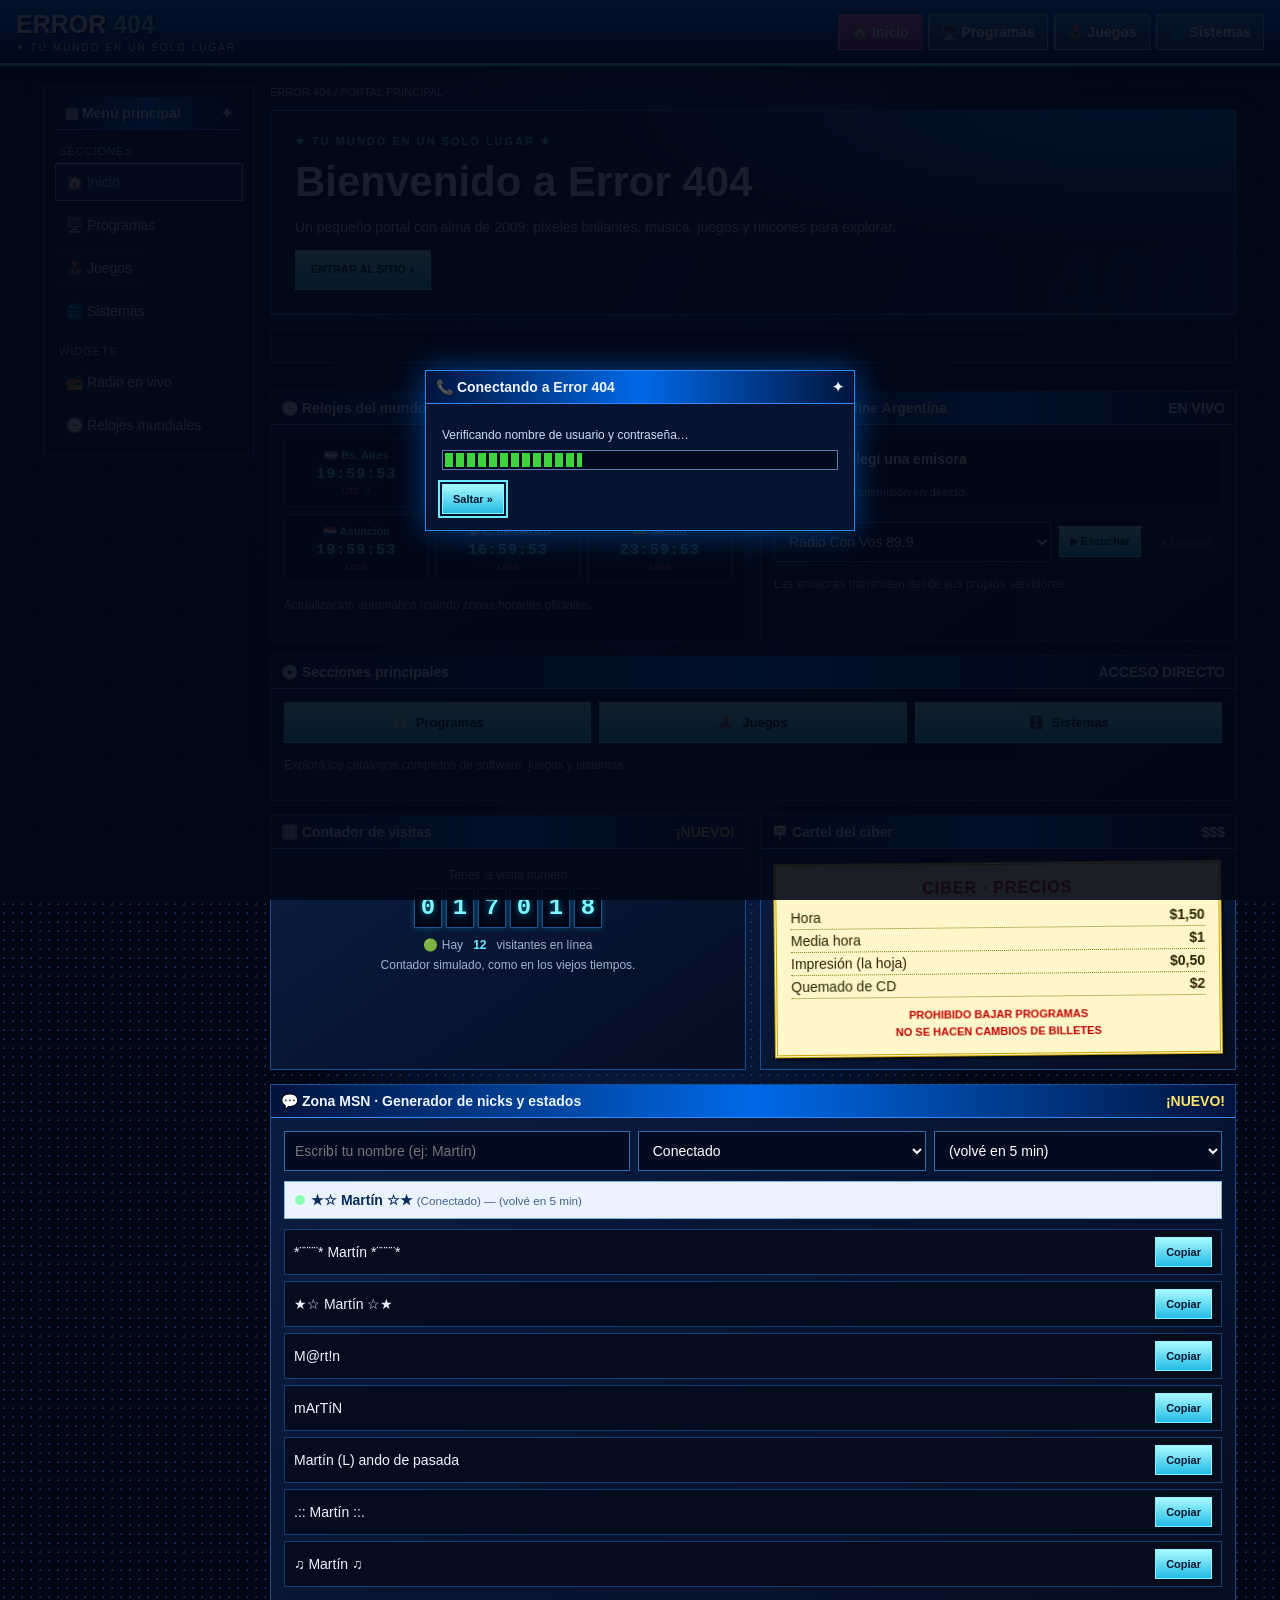
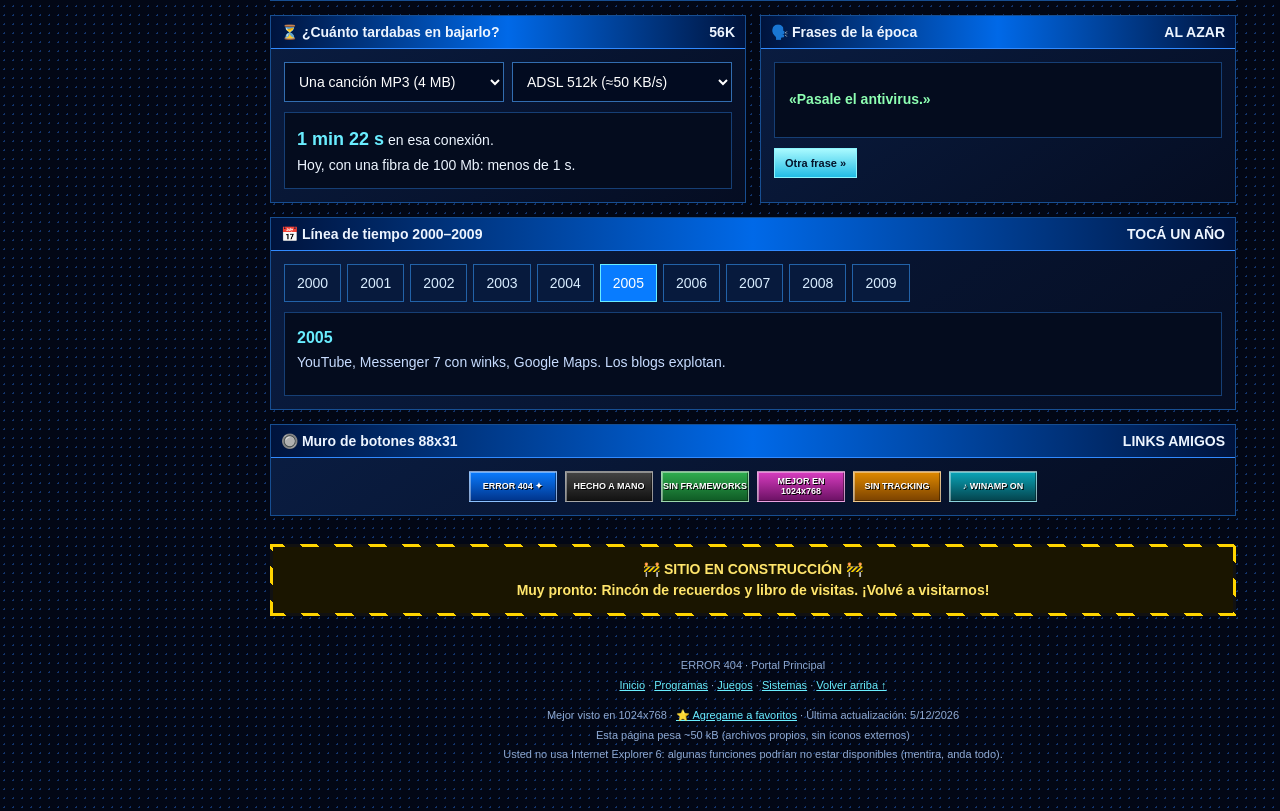
==== index.html @ 7b99dc29 "Subiendo sitio web" ====
<!doctype html>
<html lang="es">
<head>
  <meta charset="utf-8">
  <meta name="viewport" content="width=device-width,initial-scale=1.0">
  <meta name="theme-color" content="#020715">
  <title>Error 404-ar</title>
  <link rel="icon" type="image/png" href="/images/loguito.png">
  <meta name="description" content="Esta pagina retro, para descubrir programas, juegos, sistemas operativos.">
  <meta name="keywords" content="retro, programas, ISO, sistemas operativos>
  <meta name="author" content="Error 404-ar">
  <meta name="titule" content="Error 404">
  <link rel="stylesheet" href="style.css">
</head>

<body data-page="inicio" data-base="" data-tagline="✦ TU MUNDO EN UN SOLO LUGAR" data-menu="Menú principal" data-foot="Portal Principal">
<div id="site-header"></div>
<div class="page-wrapper">
  <div class="shell">
    <aside class="side" id="side"></aside>
    <main class="main">
      <div class="crumb">ERROR 404 / PORTAL PRINCIPAL</div>
      <section class="hero" id="inicio">
        <div class="eyebrow">★ TU MUNDO EN UN SOLO LUGAR ★</div>
        <h1>Bienvenido a Error 404</h1>
        <p>Un pequeño portal con alma de 2009: píxeles brillantes, música, juegos y rincones para explorar.</p>
        <p style="margin:12px 0 0"><a class="download" href="programas/index.html" style="display:inline-block;padding:10px 15px">ENTRAR AL SITIO »</a></p>
      </section>
      <div class="marquee" aria-label="Anuncios"><span>★★★ ¡BIENVENIDO/A A ERROR 404! ★ Música, juegos y programas ★ Compartí este rincón con tus amigos ★ ¡NUEVO! Zona MSN y conversor de descargas ★★★</span></div>
      <div class="widgets-grid">
        <section class="card" id="relojes">
          <div class="bar"><span>🕒 Relojes del mundo</span><span>LIVE</span></div>
          <div class="card-body">
            <div class="clockgrid">
              <div class="clock"><b>🇦🇷 Bs. Aires</b><time id="ba">--:--:--</time><small>UTC−3</small></div>
              <div class="clock"><b>🇺🇾 Montevideo</b><time id="uy">--:--:--</time><small>UTC−3</small></div>
              <div class="clock"><b>🇨🇱 Santiago</b><time id="cl">--:--:--</time><small>Local</small></div>
              <div class="clock"><b>🇵🇾 Asunción</b><time id="py">--:--:--</time><small>Local</small></div>
              <div class="clock"><b>🇲🇽 C. de México</b><time id="mx">--:--:--</time><small>Local</small></div>
              <div class="clock"><b>🇪🇸 Madrid</b><time id="es">--:--:--</time><small>Local</small></div>
            </div>
            <p class="stats">Actualización automática usando zonas horarias oficiales.</p>
          </div>
        </section>
        <section class="card" id="radio">
          <div class="bar"><span>📻 Radio Online Argentina</span><span>EN VIVO</span></div>
          <div class="card-body">
            <div class="player">
              <div class="disc" id="radioDisc">📻</div>
              <div class="track"><strong id="radioTitle">Elegí una emisora</strong><br><small id="radioStatus">Transmisión en directo</small></div>
            </div>
            <div class="radio-controls">
              <select class="field" id="radioSelect" aria-label="Elegir radio argentina">
                <option value="https://sa.mp3.icecast.magma.edge.msft.net/sc/radioconvos.mp3" data-name="Radio Con Vos 89.9">Radio Con Vos 89.9</option>
                <option value="https://mdstrm.com/audio/60a2745ff943100826374a70/icecast.audio" data-name="Metro 95.1">Metro 95.1</option>
                <option value="https://cadena3.ice.infomaniak.ch/cadena3-128.mp3" data-name="Cadena 3 96.9">Cadena 3 96.9</option>
                <option value="https://stream.cienradios.com/MitreAM.mp3" data-name="Radio Mitre AM 790">Radio Mitre AM 790</option>
              </select>
              <button class="download" id="radioPlay" type="button">▶ Escuchar</button>
              <button class="download disabled" id="radioStop" type="button">■ Detener</button>
            </div>
            <audio id="radioAudio" preload="none"></audio>
            <p class="stats">Las emisoras transmiten desde sus propios servidores.</p>
          </div>
        </section>
        <section class="card span-2" id="secciones">
          <div class="bar"><span>💿 Secciones principales</span><span>ACCESO DIRECTO</span></div>
          <div class="card-body">
            <div class="shortcuts-grid">
              <a class="download shortcut-btn" href="programas/index.html"><span>💿</span>Programas</a>
              <a class="download shortcut-btn" href="juegos/index.html"><span>🕹️</span>Juegos</a>
              <a class="download shortcut-btn" href="sistemas/index.html"><span>🗄️</span>Sistemas</a>
            </div>
            <p class="stats">Explorá los catálogos completos de software, juegos y sistemas.</p>
          </div>
        </section>
        <section class="card" id="contador">
          <div class="bar"><span>🔢 Contador de visitas</span><span class="blink">¡NUEVO!</span></div>
          <div class="card-body center">
            <p class="stats c">Tenés la visita número</p>
            <div class="counter" id="counter" aria-label="Contador de visitas"></div>
            <p class="stats c">🟢 Hay <strong id="online">9</strong> visitantes en línea</p>
            <p class="stats c">Contador simulado, como en los viejos tiempos.</p>
          </div>
        </section>
        <section class="card" id="cartel">
          <div class="bar"><span>🪧 Cartel del ciber</span><span>$$$</span></div>
          <div class="card-body">
            <div class="cartel">
              <h3>Ciber · Precios</h3>
              <ul>
                <li><span>Hora</span><b>$1,50</b></li>
                <li><span>Media hora</span><b>$1</b></li>
                <li><span>Impresión (la hoja)</span><b>$0,50</b></li>
                <li><span>Quemado de CD</span><b>$2</b></li>
              </ul>
              <p class="warn">Prohibido bajar programas<br>No se hacen cambios de billetes</p>
            </div>
          </div>
        </section>
        <section class="card span-2" id="msn">
          <div class="bar"><span>💬 Zona MSN · Generador de nicks y estados</span><span class="blink">¡NUEVO!</span></div>
          <div class="card-body">
            <div class="msn-row">
              <input class="field" id="nickName" type="text" maxlength="20" placeholder="Escribí tu nombre (ej: Martín)" aria-label="Tu nombre">
              <select class="field" id="nickStatus" aria-label="Estado"></select>
              <select class="field" id="nickMsg" aria-label="Mensaje personal"></select>
            </div>
            <div class="msn-prev" id="nickPreview" aria-live="polite"></div>
            <ul class="nicklist" id="nickList"></ul>
          </div>
        </section>
        <section class="card" id="conversor">
          <div class="bar"><span>⏳ ¿Cuánto tardabas en bajarlo?</span><span>56K</span></div>
          <div class="card-body">
            <div class="dl-form">
              <select class="field" id="dlSize" aria-label="Qué se descarga">
                <option value="4">Una canción MP3 (4 MB)</option>
                <option value="20">Un programa (20 MB)</option>
                <option value="620">Windows XP ISO (620 MB)</option>
                <option value="700">Una película (700 MB)</option>
              </select>
              <select class="field" id="dlSpeed" aria-label="Tu conexión">
                <option value="5">Dial-up 56k (≈5 KB/s)</option>
                <option value="25">ADSL 256k (≈25 KB/s)</option>
                <option value="50" selected>ADSL 512k (≈50 KB/s)</option>
                <option value="100">ADSL 1 MB (≈100 KB/s)</option>
              </select>
            </div>
            <div class="result" id="dlOut" aria-live="polite"></div>
          </div>
        </section>
        <section class="card" id="frases">
          <div class="bar"><span>🗣️ Frases de la época</span><span>AL AZAR</span></div>
          <div class="card-body">
            <p class="quote" id="quote" aria-live="polite"></p>
            <button class="download" id="quoteBtn" type="button">Otra frase »</button>
          </div>
        </section>
        <section class="card span-2" id="linea">
          <div class="bar"><span>📅 Línea de tiempo 2000–2009</span><span>TOCÁ UN AÑO</span></div>
          <div class="card-body">
            <div class="arcade-tabs tl-tabs" id="tlTabs"></div>
            <div class="tl-box" id="tlBox" aria-live="polite"></div>
          </div>
        </section>
        <section class="card span-2" id="botones">
          <div class="bar"><span>🔘 Muro de botones 88x31</span><span>LINKS AMIGOS</span></div>
          <div class="card-body">
            <div class="banners">
              <span class="b88" style="background:linear-gradient(#0a7cff,#00338a)">ERROR 404 ✦</span>
              <span class="b88" style="background:linear-gradient(#444,#111)">HECHO A MANO</span>
              <span class="b88" style="background:linear-gradient(#2fae4f,#0f5a25)">SIN FRAMEWORKS</span>
              <span class="b88" style="background:linear-gradient(#d83cc0,#6a1163)">MEJOR EN 1024x768</span>
              <span class="b88" style="background:linear-gradient(#e08a00,#7a4100)">SIN TRACKING</span>
              <span class="b88" style="background:linear-gradient(#0aa5b8,#04424c)">♪ WINAMP ON</span>
            </div>
          </div>
        </section>
        <div class="construction span-2">🚧 SITIO EN CONSTRUCCIÓN 🚧<br>Muy pronto: Rincón de recuerdos y libro de visitas. ¡Volvé a visitarnos!</div>
      </div>
      <footer class="foot" id="foot"></footer>
    </main>
  </div>
</div>
<script src="layout.js"></script>
<script src="main.js"></script>
</body>
</html>
---- style.css ----
/* ==========================================
   ESTÁNDAR GLOBAL - ERROR 404 (Estética Retro 2000)
   ========================================== */

:root {
  --bg: #020715;
  --panel: #071536;
  --panel2: #0b1d45;
  --blue: #087cff;
  --cyan: #69edff;
  --pink: #ff67dc;
  --text: #edf5ff;
  --muted: #9db3d8;
  --border: #1768c5;
  --green: #8dffb2;
}

/* Reset básico y scroll (Corregido con asterisco) */
* { box-sizing: border-box; }
html { scroll-behavior: smooth; scroll-padding-top: 86px; }
body {
  margin: 0;
  color: var(--text);
  font: 14px Tahoma, Verdana, sans-serif;
  background: radial-gradient(ellipse at 50% -10%, #103a83 0, transparent 50%),
              radial-gradient(#12336a 1px, transparent 1px), 
              #020715;
  background-size: auto, 9px 9px, auto;
}

a { color: inherit; }
button, input, select { font: inherit; }

/* ==========================================
   CABECERA PRINCIPAL (TOPBAR)
   ========================================== */
.top {
  position: sticky;
  top: 0;
  z-index: 20;
  background: linear-gradient(#087df3, #0046bb 48%, #001742);
  border-bottom: 3px solid var(--cyan);
  box-shadow: 0 5px 20px #000a;
}
.topin {
  max-width: 1420px;
  margin: auto;
  padding: 10px 16px;
  display: flex;
  align-items: center;
  gap: 18px;
}
.brand {
  font-size: 25px;
  font-weight: bold;
  white-space: nowrap;
  text-shadow: 2px 2px #00102e;
}
.brand span { color: var(--cyan); }
.brand small {
  display: block;
  font-size: 10px;
  letter-spacing: 2px;
  font-weight: normal;
  margin-top: 3px;
}
.nav {
  display: flex;
  gap: 6px;
  flex-wrap: wrap;
  margin-left: auto;
}
.nav a, .nav button {
  padding: 9px 12px;
  text-decoration: none;
  font-weight: bold;
  color: white;
  background: linear-gradient(#398de9, #123b80);
  border: 1px solid #8fc9ff;
  box-shadow: inset 1px 1px #ffffff66;
}
.nav a:hover, .nav a[aria-current="page"] {
  background: linear-gradient(#ff73dc, #8e218b);
  border-color: var(--pink);
}

/* ==========================================
   ESTRUCTURA GENERAL Y LAYOUT
   ========================================== */
.page-wrapper { max-width: 1420px; margin: 0 auto; position: relative; }
.shell {
  max-width: 1220px;
  margin: 20px auto;
  padding: 0 14px;
  display: grid;
  grid-template-columns: 210px minmax(0, 1fr);
  gap: 16px;
}

/* Barra lateral de navegación / menú */
.side {
  position: sticky;
  top: 78px;
  align-self: start;
  background: #07132f;
  border: 1px solid var(--border);
  box-shadow: 0 0 15px #007bff55;
  padding: 10px;
}
.bar {
  padding: 8px 10px;
  background: linear-gradient(90deg, #00133c, #0069e8, #00133c);
  font-weight: bold;
  border-bottom: 1px solid #318aff;
  display: flex;
  justify-content: space-between;
  gap: 8px;
}
.side a {
  display: block;
  text-decoration: none;
  padding: 10px;
  margin-top: 5px;
  background: linear-gradient(90deg, #0b2049, #07132f);
  border: 1px solid #173f78;
  color: #dcecff;
}
.side a:hover, .side a.active {
  border-color: var(--cyan);
  color: var(--cyan);
  background: #0b2c60;
}
.side .sidehead {
  margin: 15px 4px 6px;
  color: var(--cyan);
  font-size: 11px;
  letter-spacing: 1px;
  text-transform: uppercase;
}
.side .tiny { color: var(--muted); font-size: 11px; line-height: 1.5; }

/* Contenido principal */
.main { min-width: 0; }
.crumb { font-size: 11px; color: #a5caff; margin: 0 0 12px; }

/* Heroes / Cabeceras de sección */
.hero {
  position: relative;
  overflow: hidden;
  padding: 24px;
  background: radial-gradient(ellipse at 88% 0, #086bdf 0, transparent 45%), linear-gradient(120deg, #071333, #09295c);
  border: 1px solid #258dff;
  box-shadow: 0 0 20px #006bff44;
}
.hero:after {
  content: "404";
  position: absolute;
  right: 22px;
  bottom: -30px;
  font-size: 100px;
  font-weight: bold;
  color: #83dfff0d;
  pointer-events: none;
}
.eyebrow { color: var(--cyan); font-weight: bold; letter-spacing: 2px; font-size: 11px; }
.hero h1 { font-size: clamp(27px, 4vw, 42px); margin: 10px 0; text-shadow: 3px 3px #000; position: relative; }
.hero p { max-width: 680px; color: #c7dcff; line-height: 1.6; margin: 0; }

/* ==========================================
   COMPONENTES: TARJETAS (CARDS), FILTROS Y BOTONES
   ========================================== */
.toolbar {
  margin: 14px 0;
  background: #071432;
  border: 1px solid #1756a1;
  padding: 12px;
  display: grid;
  grid-template-columns: minmax(150px, 1fr) 190px 150px;
  gap: 8px;
}
.field {
  width: 100%;
  min-width: 0;
  padding: 10px;
  background: #020b20;
  border: 1px solid #326db0;
  color: #fff;
  outline: none;
}
.field:focus { border-color: var(--cyan); box-shadow: 0 0 0 2px #4ce8ff25; }

.stats {
  display: flex;
  align-items: center;
  justify-content: space-between;
  gap: 10px;
  flex-wrap: wrap;
  color: var(--muted);
  font-size: 12px;
  margin: 15px 0;
}
.stats strong { color: var(--cyan); }

.cards { display: grid; grid-template-columns: repeat(3, minmax(0, 1fr)); gap: 12px; }
.card {
  background: linear-gradient(145deg, #0a1d42, #050d22);
  border: 1px solid #174e91;
  box-shadow: inset 0 1px #ffffff0a;
  min-width: 0;
  display: flex;
  flex-direction: column;
  transition: border-color .15s, transform .15s;
}
.card:hover { border-color: #47dfff; transform: translateY(-2px); }
.cardtop { padding: 13px 13px 9px; display: flex; gap: 11px; align-items: center; }
.appicon {
  width: 52px; height: 52px; flex: 0 0 52px;
  display: grid; place-items: center; font-size: 27px;
  background: linear-gradient(145deg, #123e80, #07122d);
  border: 1px solid #287ad5;
  box-shadow: inset 0 0 12px #007bff33;
}
.appname { min-width: 0; }
.appname h2 { font-size: 15px; margin: 0 0 5px; overflow-wrap: anywhere; }
.category {
  display: inline-block; font-size: 10px; text-transform: uppercase;
  letter-spacing: .5px; color: var(--cyan); border: 1px solid #1764ad; padding: 3px 5px;
}
.desc { font-size: 12px; color: #b6c8e8; line-height: 1.55; margin: 0; padding: 0 13px 12px; flex: 1; }
.specs { display: flex; flex-wrap: wrap; gap: 5px; padding: 0 13px 12px; }
.spec { font-size: 10px; color: #d8e9ff; background: #0b2a51; border: 1px solid #1c5489; padding: 4px 6px; }
.cardfoot {
  display: flex; align-items: center; justify-content: space-between; gap: 8px;
  padding: 10px 13px; border-top: 1px solid #16345d; background: #06102a;
}
.size { font-size: 11px; color: #a3badc; }
.download {
  border: 1px solid #8bf5ff; background: linear-gradient(#a9faff, #22bce5);
  color: #03142c; text-decoration: none; font-size: 11px; font-weight: bold; padding: 8px 10px; white-space: nowrap;
}
.download:hover { filter: brightness(1.1); }
.download.disabled { opacity: .45; cursor: not-allowed; border-color: #49617d; background: #24334b; color: #aebbd0; }

/* Paginación y Cajas de Propuesta */
.pagination { display: flex; justify-content: center; align-items: center; gap: 6px; margin: 20px 0; }
.pagebtn { background: #071a3d; border: 1px solid #2262a8; color: #d9edff; padding: 8px 11px; cursor: pointer; }
.pagebtn:hover, .pagebtn.active { background: #087cff; border-color: var(--cyan); color: white; }
.pagebtn:disabled { opacity: .35; cursor: not-allowed; }
.empty { grid-column: 1/-1; padding: 30px; text-align: center; border: 1px dashed #2865a6; color: var(--muted); }

.uploadbox {
  margin-top: 16px; border: 1px dashed #2783d7; background: #06122c; padding: 15px;
  display: flex; align-items: center; justify-content: space-between; gap: 14px; flex-wrap: wrap;
}
.uploadbox h3 { margin: 0 0 5px; color: var(--cyan); }
.uploadbox p { margin: 0; color: var(--muted); font-size: 12px; line-height: 1.5; }
.button {
  display: inline-block; padding: 9px 12px; border: 1px solid #91f4ff; color: #03142c;
  background: linear-gradient(#a6faff, #26bce5); font-weight: bold; text-decoration: none;
}

.foot { text-align: center; color: #8fa9d1; font-size: 11px; line-height: 1.8; padding: 26px 10px; }
.foot a { color: var(--cyan); }

/* ==========================================
   RAILES / BANNERS LATERALES DE PLATAFORMAS (Separados y abiertos)
   ========================================== */
.platform-rail {
  position: absolute; top: 76px; z-index: 15; width: 112px;
  display: flex; flex-direction: column; gap: 8px; padding: 8px;
  background: linear-gradient(180deg, #050b22ee, #07163aee);
  border: 1px solid #2679db; border-radius: 7px; box-shadow: 0 0 18px #007bff45;
}
.rail-left { left: -10px; }
.rail-right { right: -10px; }
.rail-title { text-align: center; color: #a4f8ff; font: bold 9px Tahoma, Verdana, sans-serif; letter-spacing: 1px; padding: 4px 0 6px; border-bottom: 1px solid #3677d5; }
.brand-card {
  min-height: 65px; display: flex; flex-direction: column; align-items: center; justify-content: center; gap: 4px;
  padding: 6px 4px; border: 1px solid #3677d5; border-radius: 4px; background: linear-gradient(145deg, #111d4c, #07112f);
  color: #e9faff; text-decoration: none; text-align: center; font-weight: bold; box-shadow: 0 0 6px #007bff35;
  transition: transform .15s, border-color .15s;
}
.brand-card:hover { transform: translateY(-2px); border-color: #73f4ff; }
.brand-card img { width: 26px; height: 26px; object-fit: contain; }
.brand-card span { font-size: 9px; overflow-wrap: anywhere; line-height: 1.1; }

/* ==========================================
   MEDIA QUERIES / RESPONSIVE DESIGN
   ========================================== */
@media(max-width: 1440px) { .platform-rail { display: none; } }
@media(max-width: 950px) {
  .cards { grid-template-columns: repeat(2, minmax(0, 1fr)); }
  .toolbar { grid-template-columns: 1fr 1fr; }
  .toolbar input { grid-column: 1/-1; }
}
@media(max-width: 680px) {
  .shell { grid-template-columns: 1fr; margin-top: 12px; }
  .side { position: static; display: grid; grid-template-columns: repeat(2, minmax(0, 1fr)); gap: 5px; }
  .side .bar, .side .sidehead, .side .tiny { grid-column: 1/-1; }
  .side a { margin: 0; }
  .nav { gap: 4px; }
  .nav a { padding: 8px; font-size: 12px; }
  .topin { gap: 10px; flex-wrap: wrap; }
  .brand { font-size: 22px; }
  .cards { grid-template-columns: 1fr; }
  .toolbar { grid-template-columns: 1fr; }
  .toolbar input { grid-column: auto; }
  .hero { padding: 19px; }
  .hero:after { font-size: 70px; }
  .stats { align-items: flex-start; }
}
@media(prefers-reduced-motion: reduce) {
  * { scroll-behavior: auto !important; transition: none !important; }
}
/* ==========================================
   WIDGETS DE INICIO: RELOJES, RADIO Y ACCESOS
   ========================================== */

/* Grilla principal de 2 columnas para el Inicio */
.widgets-grid {
  display: grid;
  grid-template-columns: repeat(2, minmax(0, 1fr));
  gap: 14px;
  margin-top: 14px;
}

.card-body {
  padding: 13px;
}

/* Grilla de los Relojes (3 columnas) */
.clockgrid {
  display: grid;
  grid-template-columns: repeat(3, 1fr);
  gap: 7px;
}

/* Tarjetas individuales de cada reloj */
.clock {
  padding: 10px 4px;
  text-align: center;
  background: #06122d;
  border: 1px solid #1c5291;
  box-shadow: inset 0 0 8px #00000088;
  border-radius: 3px;
}

.clock b {
  display: block;
  font-size: 11px;
  color: var(--cyan);
  white-space: nowrap;
  overflow: hidden;
  text-overflow: ellipsis;
  margin-bottom: 4px;
}

.clock time {
  display: block;
  font-family: 'Courier New', Courier, monospace;
  font-weight: bold;
  font-size: 15px;
  color: #7df9ff;
  letter-spacing: 1px;
  text-shadow: 0 0 6px #00d2ff88;
}

.clock small {
  display: block;
  font-size: 9px;
  color: var(--pink);
  margin-top: 3px;
}

/* Widget de Radio */
.player {
  display: flex;
  align-items: center;
  gap: 10px;
  background: #040c1e;
  border: 1px solid #163f75;
  padding: 10px;
  color: white;
}

.radio-controls {
  display: flex;
  align-items: center;
  gap: 8px;
  flex-wrap: wrap;
  margin-top: 10px;
}

.radio-controls .field {
  flex: 1;
  min-width: 160px;
}

/* Animación de disco girando */
@keyframes spin {
  from { transform: rotate(0deg); }
  to { transform: rotate(360deg); }
}

/* Accesos directos */
.shortcuts-grid {
  display: grid;
  grid-template-columns: repeat(3, minmax(0, 1fr));
  gap: 8px;
}

.shortcut-btn {
  display: flex;
  align-items: center;
  justify-content: center;
  gap: 8px;
  text-align: center;
  padding: 12px;
  font-size: 13px;
}

.span-2 {
  grid-column: span 2;
}

/* Adaptación a dispositivos móviles */
@media (max-width: 768px) {
  .widgets-grid {
    grid-template-columns: 1fr;
  }
  .span-2 {
    grid-column: span 1;
  }
  .clockgrid {
    grid-template-columns: repeat(2, 1fr);
  }
}

/* Marquesina de bienvenida */
.marquee {
  overflow: hidden;
  white-space: nowrap;
  margin: 14px 0;
  background: #071432;
  border: 1px solid #1756a1;
  padding: 8px 0;
  color: var(--cyan);
  font-weight: bold;
}
.marquee span { display: inline-block; padding-left: 100%; animation: marquee 22s linear infinite; }
@keyframes marquee { to { transform: translateX(-100%); } }

/* Reproductor de radio */
.disc { font-size: 34px; width: 52px; height: 52px; flex: 0 0 52px; display: grid; place-items: center; }
.track { min-width: 0; }
.track strong { display: block; }
.track small { color: var(--muted); }

@media(prefers-reduced-motion: reduce) {
  .marquee span { animation: none; padding-left: 12px; }
}

/* ==========================================
   ESTÁNDAR UNIFICADO (todas las páginas usan este único CSS)
   ========================================== */
.main { display: flex; flex-direction: column; min-height: 75vh; }
.cards { min-height: 480px; align-content: start; }
.foot { margin-top: auto; }
.brand { color: inherit; text-decoration: none; }
.appicon img { width: 34px; height: 34px; object-fit: contain; }
.dls { display: flex; gap: 5px; flex-wrap: wrap; justify-content: flex-end; }
.side a[aria-current="page"] { border-color: var(--cyan); color: var(--cyan); background: #0b2c60; }
a:focus-visible, button:focus-visible, select:focus-visible, input:focus-visible { outline: 2px solid var(--cyan); outline-offset: 2px; }
.sec { color: var(--cyan); font-size: 18px; margin: 22px 0 4px; }
.tabbar { display: none; }
.card, .toolbar, .hero { max-width: 100%; }

/* ==========================================
   ARCADE (juegos interactivos)
   ========================================== */
.arcade-tabs { display: flex; flex-wrap: wrap; gap: 6px; margin: 12px 0; }
.arcade-tabs button { background: #071a3d; border: 1px solid #2262a8; color: #d9edff; padding: 10px 12px; cursor: pointer; }
.arcade-tabs button:hover, .arcade-tabs button.active { background: #087cff; border-color: var(--cyan); color: #fff; }
.stage { border: 1px solid #1756a1; background: #071432; padding: 16px; min-height: 360px; text-align: center; }
.stage h3 { color: var(--cyan); margin: 0 0 6px; }
.stage .hint, .stage .score { color: var(--muted); font-size: 12px; margin: 4px 0; }
.stage .field { max-width: 220px; margin: 8px auto; text-align: center; }
.stage .download, .stage .opt { cursor: pointer; margin: 4px; display: inline-block; font-size: 13px; padding: 10px 14px; }
.msg { min-height: 24px; margin: 10px 0; color: var(--green); font-weight: bold; }
.ttt, .mem { display: grid; gap: 6px; margin: 12px auto; }
.ttt { grid-template-columns: repeat(3, minmax(0, 84px)); justify-content: center; }
.mem { grid-template-columns: repeat(4, minmax(0, 1fr)); max-width: 340px; }
.ttt button, .mem button { aspect-ratio: 1; font-size: 30px; background: #0b2a51; border: 1px solid #287ad5; color: #fff; cursor: pointer; }
.ttt button:disabled { cursor: default; }
.mem button.up { background: #123e80; border-color: var(--cyan); }
.mem button.done { background: #15472f; border-color: var(--green); }
.bigcard { display: inline-grid; place-items: center; width: 110px; height: 150px; margin: 10px; font-size: 52px; font-weight: bold; color: #03142c; background: #fff; border: 3px solid var(--cyan); border-radius: 8px; }
.stage canvas { max-width: 100%; height: auto; border: 2px solid #287ad5; touch-action: none; }
.dpad { display: grid; grid-template-columns: repeat(3, 56px); gap: 4px; justify-content: center; margin: 8px auto; }
.dpad button { height: 52px; background: #0b2a51; border: 1px solid #287ad5; color: #fff; font-size: 20px; cursor: pointer; }
.stage input[type=number] { font-size: 18px; }

/* ==========================================
   RESPONSIVE MÓVIL: barra inferior y áreas táctiles
   ========================================== */
@media (max-width: 680px) {
  .nav { display: none; }
  .cards { min-height: 0; }
  .tabbar { display: grid; grid-template-columns: repeat(4, 1fr); position: fixed; left: 0; right: 0; bottom: 0; z-index: 30; background: linear-gradient(#0a3a8c, #001742); border-top: 2px solid var(--cyan); padding-bottom: env(safe-area-inset-bottom); }
  .tabbar a { display: flex; flex-direction: column; align-items: center; justify-content: center; gap: 2px; min-height: 58px; font-size: 11px; color: #fff; text-decoration: none; }
  .tabbar a span { font-size: 20px; }
  .tabbar a[aria-current="page"] { color: var(--cyan); background: #0b2c60; }
  body { padding-bottom: calc(64px + env(safe-area-inset-bottom)); }
  .field, .pagebtn, .download, .button, .arcade-tabs button { min-height: 44px; }
  .brand small { letter-spacing: 1px; }
  .stage { padding: 12px; }
  .clockgrid { grid-template-columns: repeat(2, 1fr); }
}

.toolbar { grid-template-columns: minmax(150px,1fr) 190px 180px; }
@media (max-width:950px){ .toolbar { grid-template-columns: 1fr 1fr; } }
@media (max-width:680px){ .toolbar { grid-template-columns: 1fr; } }

@media (max-width: 680px) {
  .side .sidesec { display: none; }
  #cats { grid-column: 1 / -1; display: grid; grid-template-columns: repeat(2, minmax(0, 1fr)); gap: 5px; }
  #cats .sidehead { grid-column: 1 / -1; }
  #cats a { margin: 0; }
}

/* ==========================================
   EXTRAS RETRO (contador, cartel, MSN, línea de tiempo, diálogos)
   ========================================== */
button.download, button.opt { cursor: pointer; font-family: inherit; }
.card-body.center { text-align: center; }
.stats.c { justify-content: center; margin: 6px 0 0; }
.blink { animation: blink 1s steps(2, start) infinite; color: #ffe56b; }
@keyframes blink { to { visibility: hidden; } }

/* Contador */
.counter { display: flex; gap: 4px; justify-content: center; margin: 6px 0 10px; }
.digit { width: 28px; height: 40px; display: grid; place-items: center; font: bold 24px 'Courier New', Courier, monospace; color: #7df9ff; background: #020b20; border: 1px solid #1c5291; box-shadow: inset 0 0 8px #000, 0 0 6px #00d2ff44; text-shadow: 0 0 6px #00d2ff88; }

/* Cartel de ciber */
.cartel { background: #fff7c9; color: #2a2200; border: 3px double #c9a400; padding: 14px; font-family: 'Comic Sans MS', 'Trebuchet MS', Tahoma, sans-serif; transform: rotate(-.6deg); box-shadow: 3px 3px 0 #0006; }
.cartel h3 { margin: 0 0 8px; text-align: center; color: #c00000; letter-spacing: 1px; text-transform: uppercase; font-size: 16px; }
.cartel ul { list-style: none; margin: 0; padding: 0; }
.cartel li { display: flex; justify-content: space-between; gap: 10px; border-bottom: 1px dotted #8a7500; padding: 3px 0; }
.cartel .warn { color: #c00000; font-weight: bold; text-align: center; font-size: 11px; margin: 9px 0 0; text-transform: uppercase; line-height: 1.5; }

/* Zona MSN */
.msn-row { display: grid; grid-template-columns: 1.2fr 1fr 1fr; gap: 8px; }
.msn-prev { margin-top: 10px; padding: 10px; background: #eaf3ff; color: #0a2a5c; border: 1px solid #7fb2f0; font-weight: bold; overflow-wrap: anywhere; }
.msn-prev small { font-weight: normal; color: #44608f; }
.dot { display: inline-block; width: 10px; height: 10px; border-radius: 50%; margin-right: 6px; background: var(--green); }
.nicklist { list-style: none; margin: 10px 0 0; padding: 0; display: grid; gap: 6px; }
.nicklist li { display: flex; align-items: center; justify-content: space-between; gap: 8px; background: #040c1e; border: 1px solid #163f75; padding: 7px 9px; }
.nicklist span { overflow-wrap: anywhere; min-width: 0; }

/* Conversor, frases y línea de tiempo */
.dl-form { display: grid; grid-template-columns: 1fr 1fr; gap: 8px; }
.result { margin-top: 10px; padding: 12px; background: #040c1e; border: 1px solid #163f75; line-height: 1.6; }
.result strong { color: var(--cyan); font-size: 18px; }
.quote { margin: 0 0 10px; padding: 14px; min-height: 76px; background: #040c1e; border: 1px solid #163f75; color: var(--green); font-weight: bold; line-height: 1.5; display: flex; align-items: center; }
.tl-tabs { margin: 0 0 10px; }
.tl-box { background: #040c1e; border: 1px solid #163f75; padding: 12px; line-height: 1.6; min-height: 84px; color: #c7dcff; }
.tl-box b { color: var(--cyan); font-size: 16px; }

/* En construcción y botones 88x31 */
.construction { margin: 14px 0; border: 3px solid; border-image: repeating-linear-gradient(45deg, #ffd400 0 12px, #111 12px 24px) 3; background: #1a1500; color: #ffe56b; text-align: center; padding: 12px; font-weight: bold; line-height: 1.5; }
.banners { display: flex; flex-wrap: wrap; gap: 8px; justify-content: center; }
.b88 { width: 88px; height: 31px; display: grid; place-items: center; font: bold 9px/1.1 Tahoma, Verdana, sans-serif; text-align: center; color: #fff; border: 1px solid #fff8; box-shadow: inset 1px 1px #fff6, inset -1px -1px #0006; text-shadow: 1px 1px #000; }

/* Barra verde, diálogos y avisos */
.xpbar { height: 20px; border: 1px solid #5a7bb0; background: #020b20; padding: 2px; }
.xpbar i { display: block; height: 100%; width: 0; background: repeating-linear-gradient(90deg, #3fd23f 0 8px, transparent 8px 11px); transition: width .9s linear; }
.overlay { position: fixed; inset: 0; z-index: 200; display: grid; place-items: center; padding: 16px; background: #020715e6; }
.dialogbox { width: min(430px, 100%); background: #07132f; border: 1px solid #258dff; box-shadow: 0 0 30px #007bff77; }
.dialogbox .dbody { padding: 16px; }
.dialogbox h3 { margin: 0 0 6px; color: var(--cyan); font-size: 15px; overflow-wrap: anywhere; }
.dialogbox p { margin: 6px 0; color: #c7dcff; font-size: 12px; line-height: 1.5; overflow-wrap: anywhere; }
.dialogbox .tiny { color: var(--muted); font-size: 11px; }
.dialogbox .dbtns { display: flex; gap: 8px; margin-top: 14px; flex-wrap: wrap; }
.dialogbox .download.ready { box-shadow: 0 0 12px #69edff; }
.toast { position: fixed; left: 50%; bottom: 24px; transform: translateX(-50%); z-index: 300; max-width: 90vw; background: #07132f; border: 1px solid var(--cyan); color: var(--text); padding: 10px 14px; box-shadow: 0 0 18px #007bff88; text-align: center; }
.rain { position: fixed; top: -30px; z-index: 250; pointer-events: none; color: #ffe56b; animation: fall linear forwards; }
@keyframes fall { to { transform: translateY(110vh) rotate(360deg); } }
.retro-foot { margin-top: 10px; color: #8fa9d1; font-size: 11px; line-height: 1.8; }
.err404 ul { margin: 8px 0 14px; padding-left: 20px; line-height: 1.8; color: #c7dcff; }
.err404 .actions { display: flex; flex-wrap: wrap; gap: 8px; }

@media (max-width: 768px) { .msn-row, .dl-form { grid-template-columns: 1fr; } }
@media (max-width: 680px) { .toast { bottom: calc(76px + env(safe-area-inset-bottom)); } .cartel { transform: none; } }
@media (prefers-reduced-motion: reduce) { .blink { animation: none; } .rain { display: none; } .xpbar i { transition: none; } }


/* ==========================================
   SELECTOR DE VERSIÓN + 32/64 BITS (Sistemas)
   ========================================== */
.picker { display: grid; gap: 8px; padding: 0 13px 12px; }
.pk-label { display: grid; gap: 5px; font-size: 10px; text-transform: uppercase; letter-spacing: .5px; color: var(--muted); }
.pk-label .field { font-size: 12px; text-transform: none; letter-spacing: 0; }
.pk-bits { display: grid; grid-template-columns: 1fr 1fr; gap: 6px; }
.pk-bits .pagebtn { font-size: 12px; font-family: inherit; }
.pk-bits .pagebtn.active { box-shadow: 0 0 8px #69edff66; }
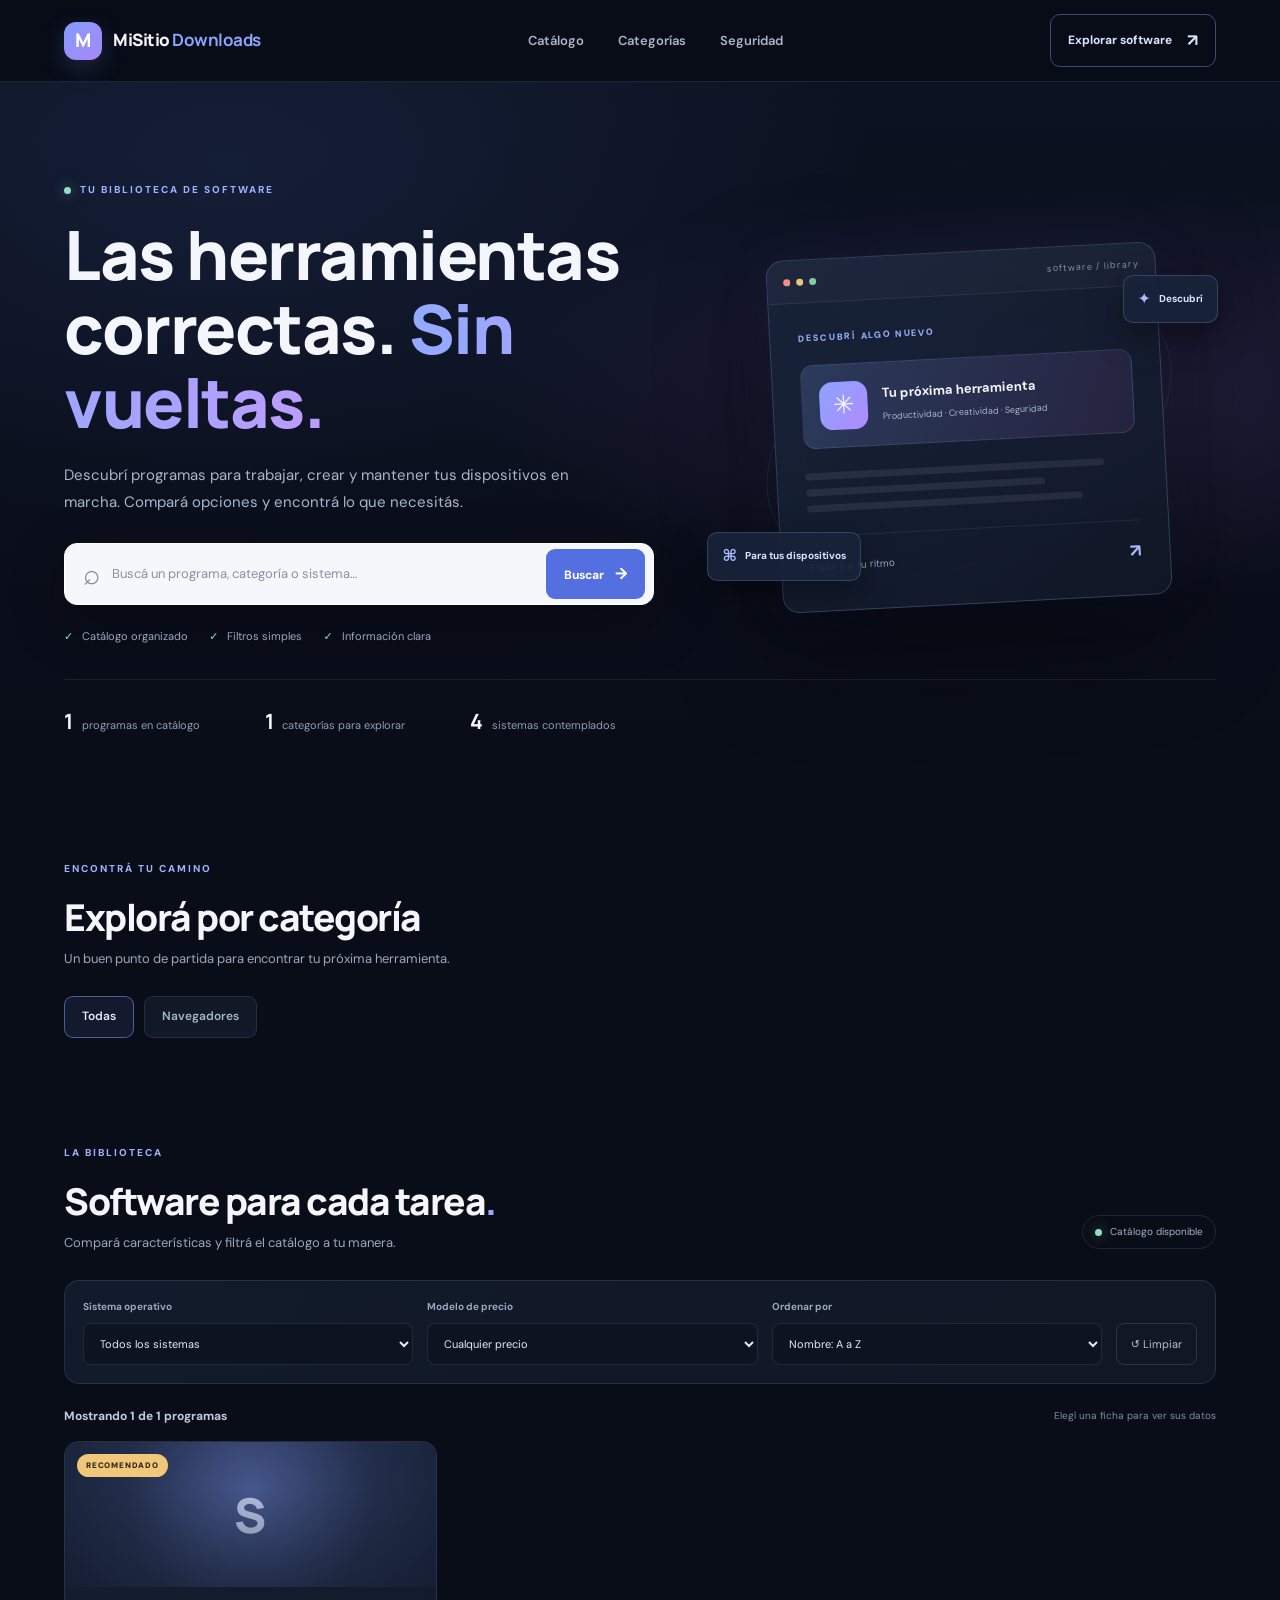
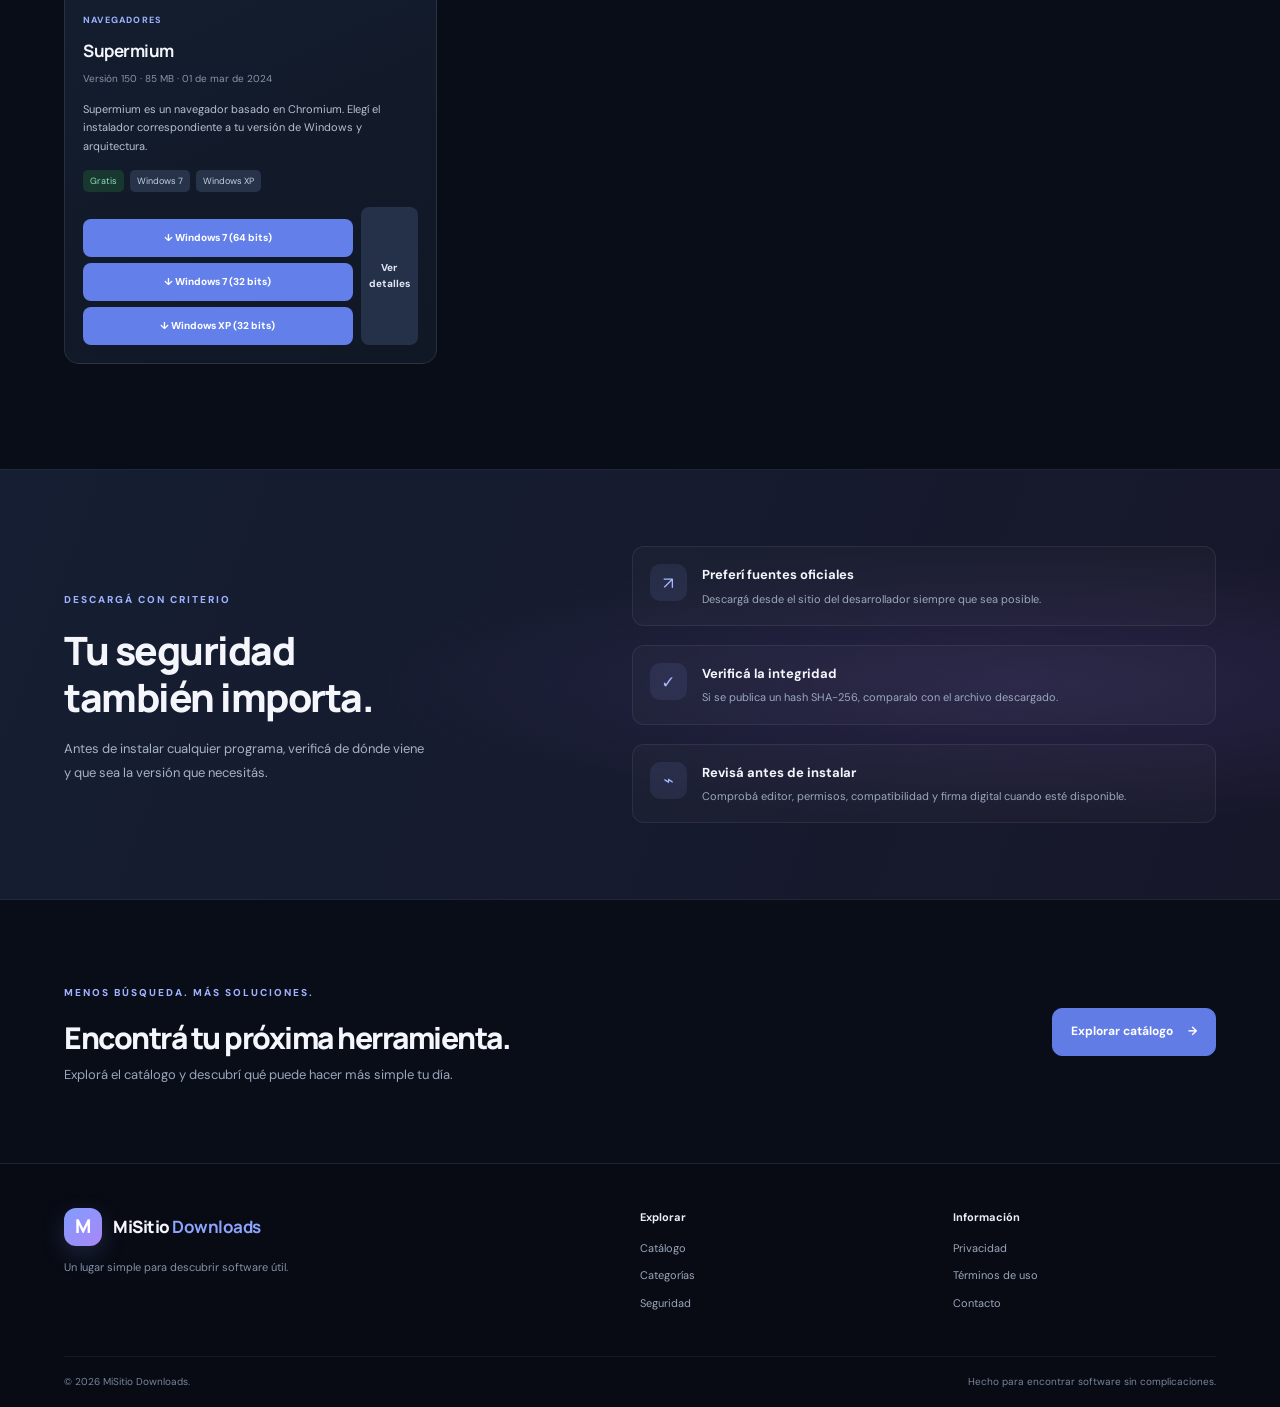
==== commit 419e17eb: "Add files via upload" ====
--- a/index.html
+++ b/index.html
@@ -1,170 +1,129 @@
-
 <!doctype html>
 <html lang="es">
 <head>
   <meta charset="utf-8">
-  <meta name="viewport" content="width=device-width,initial-scale=1.0">
-  <meta name="theme-color" content="#020715">
-  <title>Error 404-ar</title>
-  <link rel="icon" type="image/png" href="/images/loguito.png">
-  <meta name="description" content="Esta pagina retro, para descubrir programas, juegos, sistemas operativos.">
-  <meta name="keywords" content="retro, programas, ISO, sistemas operativos>
-  <meta name="author" content="Error 404-ar">
-  <meta name="titule" content="Error 404">
-  <link rel="stylesheet" href="style.css">
+  <meta name="viewport" content="width=device-width, initial-scale=1">
+  <meta name="color-scheme" content="dark">
+  <meta name="theme-color" content="#090d18">
+  <meta name="description" content="Explorá software para Windows, macOS, Linux y Android. Compará programas, consultá sus características y encontrá fuentes de descarga confiables.">
+  <meta name="robots" content="index,follow,max-image-preview:large">
+  <title>MiSitio Downloads — Software útil, sin vueltas</title>
+  <link rel="icon" href="./assets/favicon.svg" type="image/svg+xml">
+  <link rel="stylesheet" href="./css/styles.css">
+  <script src="./js/app.js" defer></script>
+  <meta property="og:type" content="website">
+  <meta property="og:title" content="MiSitio Downloads — Software útil, sin vueltas">
+  <meta property="og:description" content="Encontrá herramientas para trabajar, crear y proteger tus dispositivos.">
 </head>
+<body>
+  <a class="skip-link" href="#contenido">Saltar al contenido</a>
+  <header class="site-header">
+    <div class="container nav-wrap">
+      <a class="brand" href="./" aria-label="MiSitio Downloads, inicio">
+        <span class="brand-mark" aria-hidden="true">M</span>
+        <span>MiSitio <b>Downloads</b></span>
+      </a>
+      <nav class="desktop-nav" aria-label="Navegación principal">
+        <a href="#catalogo">Catálogo</a>
+        <a href="#categorias">Categorías</a>
+        <a href="#seguridad">Seguridad</a>
+      </nav>
+      <a class="header-cta" href="#catalogo">Explorar software <span aria-hidden="true">↗</span></a>
+    </div>
+  </header>
 
-<body data-page="inicio" data-base="" data-tagline="✦ TU MUNDO EN UN SOLO LUGAR" data-menu="Menú principal" data-foot="Portal Principal">
-<div id="site-header"></div>
-<div class="page-wrapper">
-  <div class="shell">
-    <aside class="side" id="side"></aside>
-    <main class="main">
-      <div class="crumb">ERROR 404 / PORTAL PRINCIPAL</div>
-      <section class="hero" id="inicio">
-        <div class="eyebrow">★ TU MUNDO EN UN SOLO LUGAR ★</div>
-        <h1>Bienvenido a Error 404</h1>
-        <p>Un pequeño portal con alma de 2009: píxeles brillantes, música, juegos y rincones para explorar.</p>
-        <p style="margin:12px 0 0"><a class="download" href="programas/index.html" style="display:inline-block;padding:10px 15px">ENTRAR AL SITIO »</a></p>
-      </section>
-      <div class="marquee" aria-label="Anuncios"><span>★★★ ¡BIENVENIDO/A A ERROR 404! ★ Música, juegos y programas ★ Compartí este rincón con tus amigos ★ ¡NUEVO! Zona MSN y conversor de descargas ★★★</span></div>
-      <div class="widgets-grid">
-        <section class="card" id="relojes">
-          <div class="bar"><span>🕒 Relojes del mundo</span><span>LIVE</span></div>
-          <div class="card-body">
-            <div class="clockgrid">
-              <div class="clock"><b>🇦🇷 Bs. Aires</b><time id="ba">--:--:--</time><small>UTC−3</small></div>
-              <div class="clock"><b>🇺🇾 Montevideo</b><time id="uy">--:--:--</time><small>UTC−3</small></div>
-              <div class="clock"><b>🇨🇱 Santiago</b><time id="cl">--:--:--</time><small>Local</small></div>
-              <div class="clock"><b>🇵🇾 Asunción</b><time id="py">--:--:--</time><small>Local</small></div>
-              <div class="clock"><b>🇲🇽 C. de México</b><time id="mx">--:--:--</time><small>Local</small></div>
-              <div class="clock"><b>🇪🇸 Madrid</b><time id="es">--:--:--</time><small>Local</small></div>
-            </div>
-            <p class="stats">Actualización automática usando zonas horarias oficiales.</p>
+  <main id="contenido">
+    <section class="hero">
+      <div class="hero-glow glow-one"></div><div class="hero-glow glow-two"></div>
+      <div class="container hero-inner">
+        <div class="hero-copy">
+          <span class="eyebrow"><span class="eyebrow-dot"></span> TU BIBLIOTECA DE SOFTWARE</span>
+          <h1>Las herramientas<br>correctas. <span>Sin vueltas.</span></h1>
+          <p class="hero-lead">Descubrí programas para trabajar, crear y mantener tus dispositivos en marcha. Compará opciones y encontrá lo que necesitás.</p>
+          <form class="search-form" id="searchForm" role="search">
+            <span class="search-symbol" aria-hidden="true">⌕</span>
+            <label class="sr-only" for="search">Buscar programas</label>
+            <input id="search" type="search" placeholder="Buscá un programa, categoría o sistema…" autocomplete="off">
+            <button type="submit">Buscar <span aria-hidden="true">→</span></button>
+          </form>
+          <div class="hero-proof">
+            <span><i class="proof-check">✓</i> Catálogo organizado</span>
+            <span><i class="proof-check">✓</i> Filtros simples</span>
+            <span><i class="proof-check">✓</i> Información clara</span>
           </div>
-        </section>
-        <section class="card" id="radio">
-          <div class="bar"><span>📻 Radio Online Argentina</span><span>EN VIVO</span></div>
-          <div class="card-body">
-            <div class="player">
-              <div class="disc" id="radioDisc">📻</div>
-              <div class="track"><strong id="radioTitle">Elegí una emisora</strong><br><small id="radioStatus">Transmisión en directo</small></div>
-            </div>
-            <div class="radio-controls">
-              <select class="field" id="radioSelect" aria-label="Elegir radio argentina">
-                <option value="https://sa.mp3.icecast.magma.edge.msft.net/sc/radioconvos.mp3" data-name="Radio Con Vos 89.9">Radio Con Vos 89.9</option>
-                <option value="https://mdstrm.com/audio/60a2745ff943100826374a70/icecast.audio" data-name="Metro 95.1">Metro 95.1</option>
-                <option value="https://cadena3.ice.infomaniak.ch/cadena3-128.mp3" data-name="Cadena 3 96.9">Cadena 3 96.9</option>
-                <option value="https://stream.cienradios.com/MitreAM.mp3" data-name="Radio Mitre AM 790">Radio Mitre AM 790</option>
-              </select>
-              <button class="download" id="radioPlay" type="button">▶ Escuchar</button>
-              <button class="download disabled" id="radioStop" type="button">■ Detener</button>
-            </div>
-            <audio id="radioAudio" preload="none"></audio>
-            <p class="stats">Las emisoras transmiten desde sus propios servidores.</p>
-          </div>
-        </section>
-        <section class="card span-2" id="secciones">
-          <div class="bar"><span>💿 Secciones principales</span><span>ACCESO DIRECTO</span></div>
-          <div class="card-body">
-            <div class="shortcuts-grid">
-              <a class="download shortcut-btn" href="programas/index.html"><span>💿</span>Programas</a>
-              <a class="download shortcut-btn" href="juegos/index.html"><span>🕹️</span>Juegos</a>
-              <a class="download shortcut-btn" href="sistemas/index.html"><span>🗄️</span>Sistemas</a>
-            </div>
-            <p class="stats">Explorá los catálogos completos de software, juegos y sistemas.</p>
-          </div>
-        </section>
-        <section class="card" id="contador">
-          <div class="bar"><span>🔢 Contador de visitas</span><span class="blink">¡NUEVO!</span></div>
-          <div class="card-body center">
-            <p class="stats c">Tenés la visita número</p>
-            <div class="counter" id="counter" aria-label="Contador de visitas"></div>
-            <p class="stats c">🟢 Hay <strong id="online">9</strong> visitantes en línea</p>
-            <p class="stats c">Contador simulado, como en los viejos tiempos.</p>
-          </div>
-        </section>
-        <section class="card" id="cartel">
-          <div class="bar"><span>🪧 Cartel del ciber</span><span>$$$</span></div>
-          <div class="card-body">
-            <div class="cartel">
-              <h3>Ciber · Precios</h3>
-              <ul>
-                <li><span>Hora</span><b>$1,50</b></li>
-                <li><span>Media hora</span><b>$1</b></li>
-                <li><span>Impresión (la hoja)</span><b>$0,50</b></li>
-                <li><span>Quemado de CD</span><b>$2</b></li>
-              </ul>
-              <p class="warn">Prohibido bajar programas<br>No se hacen cambios de billetes</p>
+        </div>
+        <div class="hero-visual" aria-hidden="true">
+          <div class="visual-orbit orbit-a"></div><div class="visual-orbit orbit-b"></div>
+          <div class="visual-window">
+            <div class="window-top"><span></span><span></span><span></span><small>software / library</small></div>
+            <div class="window-body">
+              <div class="visual-label">DESCUBRÍ ALGO NUEVO</div>
+              <div class="visual-feature">
+                <div class="visual-app-icon">✳</div>
+                <div><strong>Tu próxima herramienta</strong><small>Productividad · Creatividad · Seguridad</small></div>
+              </div>
+              <div class="visual-lines"><i></i><i></i><i></i></div>
+              <div class="visual-bottom"><span>Explorá a tu ritmo</span><b>↗</b></div>
             </div>
           </div>
-        </section>
-        <section class="card span-2" id="msn">
-          <div class="bar"><span>💬 Zona MSN · Generador de nicks y estados</span><span class="blink">¡NUEVO!</span></div>
-          <div class="card-body">
-            <div class="msn-row">
-              <input class="field" id="nickName" type="text" maxlength="20" placeholder="Escribí tu nombre (ej: Martín)" aria-label="Tu nombre">
-              <select class="field" id="nickStatus" aria-label="Estado"></select>
-              <select class="field" id="nickMsg" aria-label="Mensaje personal"></select>
-            </div>
-            <div class="msn-prev" id="nickPreview" aria-live="polite"></div>
-            <ul class="nicklist" id="nickList"></ul>
-          </div>
-        </section>
-        <section class="card" id="conversor">
-          <div class="bar"><span>⏳ ¿Cuánto tardabas en bajarlo?</span><span>56K</span></div>
-          <div class="card-body">
-            <div class="dl-form">
-              <select class="field" id="dlSize" aria-label="Qué se descarga">
-                <option value="4">Una canción MP3 (4 MB)</option>
-                <option value="20">Un programa (20 MB)</option>
-                <option value="620">Windows XP ISO (620 MB)</option>
-                <option value="700">Una película (700 MB)</option>
-              </select>
-              <select class="field" id="dlSpeed" aria-label="Tu conexión">
-                <option value="5">Dial-up 56k (≈5 KB/s)</option>
-                <option value="25">ADSL 256k (≈25 KB/s)</option>
-                <option value="50" selected>ADSL 512k (≈50 KB/s)</option>
-                <option value="100">ADSL 1 MB (≈100 KB/s)</option>
-              </select>
-            </div>
-            <div class="result" id="dlOut" aria-live="polite"></div>
-          </div>
-        </section>
-        <section class="card" id="frases">
-          <div class="bar"><span>🗣️ Frases de la época</span><span>AL AZAR</span></div>
-          <div class="card-body">
-            <p class="quote" id="quote" aria-live="polite"></p>
-            <button class="download" id="quoteBtn" type="button">Otra frase »</button>
-          </div>
-        </section>
-        <section class="card span-2" id="linea">
-          <div class="bar"><span>📅 Línea de tiempo 2000–2009</span><span>TOCÁ UN AÑO</span></div>
-          <div class="card-body">
-            <div class="arcade-tabs tl-tabs" id="tlTabs"></div>
-            <div class="tl-box" id="tlBox" aria-live="polite"></div>
-          </div>
-        </section>
-        <section class="card span-2" id="botones">
-          <div class="bar"><span>🔘 Muro de botones 88x31</span><span>LINKS AMIGOS</span></div>
-          <div class="card-body">
-            <div class="banners">
-              <span class="b88" style="background:linear-gradient(#0a7cff,#00338a)">ERROR 404 ✦</span>
-              <span class="b88" style="background:linear-gradient(#444,#111)">HECHO A MANO</span>
-              <span class="b88" style="background:linear-gradient(#2fae4f,#0f5a25)">SIN FRAMEWORKS</span>
-              <span class="b88" style="background:linear-gradient(#d83cc0,#6a1163)">MEJOR EN 1024x768</span>
-              <span class="b88" style="background:linear-gradient(#e08a00,#7a4100)">SIN TRACKING</span>
-              <span class="b88" style="background:linear-gradient(#0aa5b8,#04424c)">♪ WINAMP ON</span>
-            </div>
-          </div>
-        </section>
-        <div class="construction span-2">🚧 SITIO EN CONSTRUCCIÓN 🚧<br>Muy pronto: Rincón de recuerdos y libro de visitas. ¡Volvé a visitarnos!</div>
+          <div class="floating-chip chip-top"><span>✦</span> Descubrí</div>
+          <div class="floating-chip chip-bottom"><span>⌘</span> Para tus dispositivos</div>
+        </div>
       </div>
-      <footer class="foot" id="foot"></footer>
-    </main>
-  </div>
-</div>
-<script src="layout.js"></script>
-<script src="main.js"></script>
+      <div class="hero-bottom container">
+        <div><strong id="totalProgramas">—</strong><span>programas en catálogo</span></div>
+        <div><strong id="totalCategorias">—</strong><span>categorías para explorar</span></div>
+        <div><strong>4</strong><span>sistemas contemplados</span></div>
+      </div>
+    </section>
+
+    <section class="section container" id="categorias">
+      <div class="section-heading">
+        <div><span class="eyebrow">ENCONTRÁ TU CAMINO</span><h2>Explorá por categoría</h2><p>Un buen punto de partida para encontrar tu próxima herramienta.</p></div>
+      </div>
+      <div class="category-list" id="categories" aria-label="Filtrar por categoría"></div>
+    </section>
+
+    <section class="section catalog-section container" id="catalogo">
+      <div class="section-heading catalog-heading">
+        <div><span class="eyebrow">LA BIBLIOTECA</span><h2>Software para cada tarea<span class="title-period">.</span></h2><p>Compará características y filtrá el catálogo a tu manera.</p></div>
+        <span class="catalog-note"><span class="live-dot"></span> Catálogo disponible</span>
+      </div>
+      <div class="filter-panel">
+        <div class="filter-field"><label for="systemFilter">Sistema operativo</label><select id="systemFilter"><option value="">Todos los sistemas</option><option>Windows</option><option>Windows 7</option><option>Windows XP</option><option>macOS</option><option>Linux</option><option>Android</option><option>iOS</option></select></div>
+        <div class="filter-field"><label for="priceFilter">Modelo de precio</label><select id="priceFilter"><option value="">Cualquier precio</option><option>Gratis</option><option>Freemium</option><option>De pago</option></select></div>
+        <div class="filter-field"><label for="sortFilter">Ordenar por</label><select id="sortFilter"><option value="nombre">Nombre: A a Z</option><option value="recientes">Más recientes</option><option value="descargas">Más populares</option></select></div>
+        <button type="button" id="clearFilters" class="reset-button">↺ <span>Limpiar</span></button>
+      </div>
+      <div class="results-row"><p id="resultsCount" aria-live="polite">Cargando catálogo…</p><span>Elegí una ficha para ver sus datos</span></div>
+      <div id="programList" class="program-grid" aria-live="polite"><div class="loading-card">Preparando el catálogo…</div></div>
+      <div id="emptyState" class="empty-state" hidden><div class="empty-icon">⌕</div><h3>No encontramos resultados</h3><p>Probá con otra búsqueda o quitá alguno de los filtros.</p><button type="button" id="resetSearch">Ver todo el catálogo</button></div>
+      <div id="errorState" class="error-state" hidden><h3>No pudimos cargar el catálogo</h3><p>Verificá que <code>data/programas.json</code> esté publicado junto a esta página y abrí el sitio desde un servidor web.</p></div>
+    </section>
+
+    <section class="feature-band" id="seguridad">
+      <div class="container feature-inner">
+        <div class="feature-copy"><span class="eyebrow">DESCARGÁ CON CRITERIO</span><h2>Tu seguridad<br>también importa.</h2><p>Antes de instalar cualquier programa, verificá de dónde viene y que sea la versión que necesitás.</p></div>
+        <div class="safety-points">
+          <article><span class="safety-icon">↗</span><div><h3>Preferí fuentes oficiales</h3><p>Descargá desde el sitio del desarrollador siempre que sea posible.</p></div></article>
+          <article><span class="safety-icon">✓</span><div><h3>Verificá la integridad</h3><p>Si se publica un hash SHA-256, comparalo con el archivo descargado.</p></div></article>
+          <article><span class="safety-icon">⌁</span><div><h3>Revisá antes de instalar</h3><p>Comprobá editor, permisos, compatibilidad y firma digital cuando esté disponible.</p></div></article>
+        </div>
+      </div>
+    </section>
+    <section class="closing container">
+      <div><span class="eyebrow">MENOS BÚSQUEDA. MÁS SOLUCIONES.</span><h2>Encontrá tu próxima herramienta.</h2><p>Explorá el catálogo y descubrí qué puede hacer más simple tu día.</p></div>
+      <a href="#catalogo" class="closing-cta">Explorar catálogo <span>→</span></a>
+    </section>
+  </main>
+
+  <footer class="site-footer">
+    <div class="container footer-main">
+      <div class="footer-brand"><a class="brand" href="./"><span class="brand-mark">M</span><span>MiSitio <b>Downloads</b></span></a><p>Un lugar simple para descubrir software útil.</p></div>
+      <div class="footer-column"><strong>Explorar</strong><a href="#catalogo">Catálogo</a><a href="#categorias">Categorías</a><a href="#seguridad">Seguridad</a></div>
+      <div class="footer-column"><strong>Información</strong><a href="./legal/privacidad.html">Privacidad</a><a href="./legal/terminos.html">Términos de uso</a><a href="./legal/contacto.html">Contacto</a></div>
+    </div>
+    <div class="container footer-bottom"><span>© <span id="currentYear">2026</span> MiSitio Downloads.</span><span>Hecho para encontrar software sin complicaciones.</span></div>
+  </footer>
 </body>
 </html>
--- a/css/styles.css
+++ b/css/styles.css
@@ -0,0 +1,61 @@
+@import url('https://fonts.googleapis.com/css2?family=DM+Sans:wght@400;500;600;700;800&family=Manrope:wght@400;500;600;700;800&display=swap');
+:root{--bg:#090d18;--panel:#111827;--panel-2:#151e30;--text:#f4f6fc;--muted:#9aa7bc;--line:rgba(180,197,226,.13);--blue:#8da5ff;--violet:#a88bff;--mint:#8de3c0;--container:1160px;--radius:20px}
+*{box-sizing:border-box;margin:0;padding:0}
+html{scroll-behavior:smooth;scroll-padding-top:100px}
+body{background:var(--bg);color:var(--text);font-family:'DM Sans',system-ui,sans-serif;line-height:1.65;-webkit-font-smoothing:antialiased}
+a{color:inherit;text-decoration:none}button,input,select{font:inherit}button,a,select{-webkit-tap-highlight-color:transparent}
+.container{width:min(90%,var(--container));margin-inline:auto}
+.skip-link{position:absolute;left:12px;top:-60px;background:white;color:#111;padding:10px 14px;border-radius:8px;z-index:100}.skip-link:focus{top:12px}
+.sr-only{position:absolute;width:1px;height:1px;padding:0;margin:-1px;overflow:hidden;clip:rect(0,0,0,0);white-space:nowrap;border:0}
+.site-header{height:82px;position:sticky;top:0;z-index:30;background:rgba(9,13,24,.82);backdrop-filter:blur(18px);border-bottom:1px solid var(--line)}
+.nav-wrap{height:100%;display:flex;align-items:center;justify-content:space-between;gap:24px}
+.brand{display:inline-flex;align-items:center;gap:11px;font-family:Manrope,sans-serif;font-size:17px;font-weight:800;letter-spacing:-.5px;white-space:nowrap}.brand b{color:var(--blue)}
+.brand-mark{display:grid;place-items:center;width:38px;height:38px;border-radius:12px;background:linear-gradient(140deg,#819cff,#a987f4);color:white;font-size:19px;box-shadow:0 8px 24px #8297ff30}
+.desktop-nav{display:flex;align-items:center;gap:34px;color:#aab5c8;font-size:13px;font-weight:600}.desktop-nav a{transition:color .2s}.desktop-nav a:hover{color:white}
+.header-cta,.closing-cta{display:inline-flex;align-items:center;gap:15px;padding:11px 17px;border:1px solid #8da5ff66;border-radius:10px;color:#dce4ff;font-size:12px;font-weight:700;transition:.2s}.header-cta:hover,.closing-cta:hover{background:#8da5ff18;border-color:var(--blue)}.header-cta span{font-size:17px}
+.hero{position:relative;overflow:hidden;padding:94px 0 0;background:radial-gradient(ellipse at 18% 12%,#29396852,transparent 43%),radial-gradient(ellipse at 82% 45%,#593c8050,transparent 40%),linear-gradient(180deg,#0c1221 0%,#090d18 100%)}
+.hero-inner{display:grid;grid-template-columns:1.1fr .9fr;align-items:center;gap:55px;min-height:420px;position:relative;z-index:1}
+.hero-copy{padding-bottom:34px}.eyebrow{display:inline-flex;align-items:center;gap:9px;color:#9eb2ff;font-size:10px;font-weight:800;letter-spacing:2px;margin-bottom:18px}.eyebrow-dot,.live-dot{width:7px;height:7px;border-radius:50%;background:#8fe1bd;box-shadow:0 0 13px #8fe1bd80}
+h1,h2,h3{font-family:Manrope,'DM Sans',sans-serif;letter-spacing:-1.5px}
+.hero h1{font-size:clamp(42px,5.4vw,68px);line-height:1.09;font-weight:800;max-width:700px}.hero h1 span{background:linear-gradient(100deg,#91aaff,#bd9cff);background-clip:text;-webkit-background-clip:text;color:transparent}
+.hero-lead{max-width:545px;color:#aab6cb;font-size:15px;line-height:1.8;margin:23px 0 27px}
+.search-form{height:62px;max-width:590px;display:flex;align-items:center;gap:12px;padding:7px 8px 7px 18px;background:#f6f7fb;border:1px solid #fff;border-radius:13px;box-shadow:0 18px 55px #0005}
+.search-symbol{font-size:29px;color:#7c879a;line-height:1}.search-form input{min-width:0;flex:1;border:0;outline:0;background:transparent;color:#182235;font-size:13px}.search-form input::placeholder{color:#8791a2}.search-form button{border:0;border-radius:9px;background:#536fe0;color:white;padding:12px 18px;font-size:12px;font-weight:800;cursor:pointer;transition:.2s}.search-form button:hover{background:#405bc9}.search-form button span{margin-left:8px;font-size:16px}
+.hero-proof{display:flex;flex-wrap:wrap;gap:21px;margin-top:22px;color:#9ba9be;font-size:11px}.proof-check{font-style:normal;color:var(--mint);margin-right:6px}
+.hero-visual{height:390px;position:relative;display:grid;place-items:center}.visual-orbit{position:absolute;border:1px solid #9aaeff20;border-radius:50%;transform:rotate(-25deg)}.orbit-a{width:430px;height:260px}.orbit-b{width:360px;height:330px;transform:rotate(45deg);border-color:#b18bff22}
+.visual-window{position:relative;z-index:2;width:min(100%,390px);border:1px solid #a8baff38;border-radius:17px;background:linear-gradient(145deg,#19243aee,#101827f5);box-shadow:0 35px 100px #0008,0 0 60px #778bff14;transform:rotate(-3deg);overflow:hidden}
+.window-top{height:43px;display:flex;align-items:center;gap:6px;padding:0 16px;border-bottom:1px solid #ffffff12;background:#ffffff05}.window-top>span{width:7px;height:7px;border-radius:50%;background:#68758d}.window-top>span:first-child{background:#f18d89}.window-top>span:nth-child(2){background:#eac477}.window-top>span:nth-child(3){background:#81cba9}.window-top small{margin-left:auto;color:#8491a8;font-size:9px;letter-spacing:1px}
+.window-body{padding:28px}.visual-label{font-size:9px;letter-spacing:1.7px;color:#9baeff;font-weight:800;margin-bottom:19px}.visual-feature{display:flex;align-items:center;gap:15px;padding:17px;border-radius:13px;background:linear-gradient(110deg,#2b3a5b,#25233f);border:1px solid #a7b8ff24}.visual-app-icon{width:48px;height:48px;display:grid;place-items:center;border-radius:13px;background:linear-gradient(135deg,#8ca4ff,#b08aff);font-size:26px}.visual-feature strong,.visual-feature small{display:block}.visual-feature strong{font-size:13px}.visual-feature small{font-size:9px;color:#a9b5ca;margin-top:5px}.visual-lines{display:grid;gap:9px;margin:24px 0}.visual-lines i{height:7px;border-radius:8px;background:#ffffff13}.visual-lines i:first-child{width:90%}.visual-lines i:nth-child(2){width:72%}.visual-lines i:nth-child(3){width:83%}.visual-bottom{display:flex;justify-content:space-between;align-items:center;border-top:1px solid #ffffff12;padding-top:16px;color:#9ba9c1;font-size:10px}.visual-bottom b{color:#a9baff;font-size:18px}
+.floating-chip{position:absolute;z-index:3;display:flex;align-items:center;gap:8px;padding:10px 14px;border:1px solid #aabaff36;border-radius:10px;background:#18233aeb;box-shadow:0 12px 35px #0006;color:#dce4ff;font-size:10px;font-weight:700}.floating-chip span{color:#a8baff;font-size:16px}.chip-top{top:42px;right:-2px}.chip-bottom{bottom:42px;left:-15px}
+.hero-bottom{position:relative;z-index:1;display:flex;gap:65px;border-top:1px solid #ffffff12;padding:24px 0 27px}.hero-bottom div{display:flex;align-items:baseline;gap:9px}.hero-bottom strong{font-family:Manrope,sans-serif;font-size:21px;letter-spacing:-.5px}.hero-bottom span{font-size:11px;color:#8f9db3}
+.section{padding-top:88px}.section-heading{display:flex;justify-content:space-between;align-items:end;margin-bottom:27px}.section-heading h2,.feature-copy h2,.closing h2{font-size:clamp(27px,3vw,37px);line-height:1.2;font-weight:800}.section-heading p,.closing p{color:var(--muted);font-size:13px;margin-top:8px}.category-list{display:flex;flex-wrap:wrap;gap:10px}
+.category-button{padding:10px 17px;border:1px solid var(--line);border-radius:9px;background:#111827;color:#aab6ca;font-size:12px;font-weight:600;cursor:pointer;transition:.2s}.category-button:hover,.category-button.active{border-color:#829aff88;background:#829aff18;color:#e3e9ff}.category-button:focus-visible,button:focus-visible,a:focus-visible,input:focus-visible,select:focus-visible{outline:2px solid #a9baff;outline-offset:3px}
+.catalog-section{padding-top:100px}.catalog-heading{align-items:end}.title-period{color:#93aaff}.catalog-note{display:inline-flex;align-items:center;gap:8px;color:#a4b2c8;font-size:10px;padding:8px 12px;border:1px solid var(--line);border-radius:30px;margin-bottom:4px}
+.filter-panel{display:flex;align-items:end;gap:14px;padding:18px;border:1px solid var(--line);border-radius:15px;background:linear-gradient(120deg,#121b2b,#101725)}
+.filter-field{display:flex;flex:1;flex-direction:column;gap:7px;min-width:150px}.filter-field label{font-size:10px;color:#9aa8bd;font-weight:700}.filter-field select{width:100%;height:42px;padding:0 12px;border:1px solid #ffffff17;border-radius:8px;background:#0c1422;color:#e5eaf5;font-size:11px;outline:0}.reset-button{height:42px;padding:0 14px;border:1px solid #ffffff20;border-radius:8px;background:transparent;color:#b5c0d2;font-size:11px;cursor:pointer}.reset-button:hover{border-color:#91a6ff;color:white}
+.results-row{display:flex;justify-content:space-between;align-items:center;margin:23px 0 14px}.results-row p{color:#c2cce0;font-size:12px;font-weight:700}.results-row>span{color:#7f8da3;font-size:10px}
+.program-grid{display:grid;grid-template-columns:repeat(3,minmax(0,1fr));gap:17px}.program-card{min-width:0;overflow:hidden;border:1px solid var(--line);border-radius:15px;background:linear-gradient(155deg,#151f31,#101725);transition:transform .22s,border-color .22s,box-shadow .22s}.program-card:hover{transform:translateY(-4px);border-color:#829aff65;box-shadow:0 18px 45px #0003}.program-image{height:145px;position:relative;display:grid;place-items:center;overflow:hidden;background:radial-gradient(circle at 50% 35%,#46578c,#222d4a 60%,#182238)}.program-image:after{content:"";position:absolute;inset:0;background:linear-gradient(0deg,#10172555,transparent 70%)}.program-image img{width:100%;height:100%;object-fit:cover;position:absolute;inset:0}.image-placeholder{font-family:Manrope,sans-serif;font-size:48px;font-weight:800;color:#dce4ffb8}.featured-label{position:absolute;z-index:2;top:12px;left:12px;padding:5px 9px;border-radius:30px;background:#f1c779;color:#302719;font-size:8px;font-weight:900;letter-spacing:.8px}
+.program-content{padding:18px}.program-category{color:#9cafff;font-size:9px;font-weight:800;letter-spacing:1.2px;text-transform:uppercase}.program-content h3{font-size:17px;letter-spacing:-.5px;margin:6px 0}.program-meta{font-size:10px;color:#8795aa;margin-bottom:12px}.program-description{min-height:54px;color:#b5c0d2;font-size:11px;line-height:1.7;margin-bottom:14px}.badges{display:flex;flex-wrap:wrap;gap:6px;margin-bottom:15px}.badge{padding:4px 7px;border-radius:5px;background:#263349;color:#c4d0e3;font-size:9px}.badge-free{background:#17372f;color:#8ee0bd}.badge-paid{background:#3b3023;color:#f0c17e}.program-actions{display:flex;gap:8px;margin-top:12px}.download-button,.details-button{display:flex;flex:1;align-items:center;justify-content:center;min-height:38px;padding:8px;border-radius:8px;text-align:center;font-size:10px;font-weight:800}.download-button{background:#637fe9;color:white}.download-button:hover{background:#7892f5}.download-button.disabled{background:#293448;color:#a5b1c4;cursor:not-allowed}.details-button{background:#253149;color:#e0e7f5}.details-button:hover{background:#303e5b}
+.loading-card,.empty-state,.error-state{grid-column:1/-1;padding:48px 20px;text-align:center;border:1px dashed #ffffff24;border-radius:15px;color:#9eabc0}.empty-icon{font-size:35px;color:#a8baff}.empty-state h3,.error-state h3{color:#f1f4fb;font-size:20px;margin:8px 0}.empty-state p,.error-state p{font-size:12px}.empty-state button{margin-top:17px;padding:10px 15px;border:0;border-radius:8px;background:#637fe9;color:white;font-size:11px;font-weight:700;cursor:pointer}
+.feature-band{margin-top:105px;padding:76px 0;background:radial-gradient(ellipse at 80% 50%,#4a397a55,transparent 45%),linear-gradient(110deg,#151e32,#17172a);border-block:1px solid #ffffff0c}.feature-inner{display:grid;grid-template-columns:.9fr 1.1fr;gap:90px;align-items:center}.feature-copy h2{font-size:39px}.feature-copy p{max-width:360px;margin-top:17px;color:#a6b2c7;font-size:13px;line-height:1.8}.safety-points{display:grid;gap:19px}.safety-points article{display:flex;gap:15px;align-items:flex-start;padding:17px;border:1px solid #ffffff12;border-radius:12px;background:#ffffff06}.safety-icon{flex:none;display:grid;place-items:center;width:37px;height:37px;border-radius:10px;background:#91a6ff19;color:#a8baff;font-size:17px}.safety-points h3{font-family:'DM Sans',sans-serif;font-size:13px;letter-spacing:0}.safety-points p{font-size:11px;color:#9ba8bd;margin-top:4px}
+.closing{display:flex;align-items:center;justify-content:space-between;gap:30px;padding-block:78px}.closing h2{font-size:30px}.closing-cta{background:#617ce5;color:white;border-color:#617ce5;padding:13px 18px}.closing-cta:hover{background:#7891f1}
+.site-footer{border-top:1px solid var(--line);background:#080b14}.footer-main{display:grid;grid-template-columns:2fr 1fr 1fr;gap:50px;padding-block:44px}.footer-brand p{font-size:11px;color:#8492a8;margin-top:12px}.footer-column{display:grid;align-content:start;gap:9px;font-size:11px;color:#9aa7bc}.footer-column strong{color:#e8edf7;font-size:11px;margin-bottom:4px}.footer-column a:hover{color:white}.footer-bottom{display:flex;justify-content:space-between;gap:20px;padding:17px 0;border-top:1px solid #ffffff10;color:#77859b;font-size:10px}
+.legal-page{min-height:70vh;padding:70px 0}.legal-content{max-width:780px}.legal-content h1{font-size:42px;margin-bottom:15px}.legal-content h2{font-size:20px;margin:30px 0 8px}.legal-content p,.legal-content li{color:#aab6c9;font-size:14px;margin:10px 0}.legal-content a{color:#a8baff;text-decoration:underline}.legal-notice{padding:15px;border:1px solid #e7bb6a44;background:#e7bb6a0c;border-radius:10px;color:#e8c987;font-size:12px;margin:20px 0}
+[hidden]{display:none!important}
+@media(max-width:900px){.hero-inner{gap:25px}.hero-visual{transform:scale(.9)}.program-grid{grid-template-columns:repeat(2,minmax(0,1fr))}.feature-inner{gap:40px}}
+@media(max-width:650px){.site-header{height:70px}.desktop-nav{display:none}.header-cta{font-size:10px;padding:9px 11px}.brand{font-size:15px}.brand-mark{width:34px;height:34px}.hero{padding-top:65px}.hero-inner{grid-template-columns:1fr;gap:0}.hero-copy{padding-bottom:5px}.hero h1{font-size:clamp(39px,11vw,55px)}.hero-lead{font-size:13px}.search-form{height:56px}.search-form button{padding:10px 12px}.hero-proof{gap:12px;font-size:9px}.hero-visual{height:290px;transform:scale(.83);margin:-5px -20px}.chip-top{right:0}.chip-bottom{left:0}.hero-bottom{gap:0;justify-content:space-between;padding-block:18px}.hero-bottom div{display:flex;flex-direction:column;gap:0}.hero-bottom strong{font-size:18px}.hero-bottom span{font-size:9px}.section{padding-top:65px}.catalog-section{padding-top:75px}.section-heading{align-items:flex-start;flex-direction:column;gap:12px}.section-heading h2{font-size:28px}.catalog-note{margin:0}.filter-panel{display:grid;grid-template-columns:1fr 1fr;gap:12px;padding:14px}.filter-field{min-width:0}.filter-field:last-of-type{grid-column:1/-1}.reset-button{grid-column:1/-1}.results-row>span{display:none}.program-grid,.feature-inner{grid-template-columns:1fr}.program-grid{gap:13px}.program-image{height:160px}.feature-band{margin-top:75px;padding:60px 0}.feature-copy h2{font-size:34px}.feature-inner{gap:30px}.closing{align-items:flex-start;flex-direction:column;padding-block:60px}.footer-main{grid-template-columns:1fr 1fr;gap:28px}.footer-brand{grid-column:1/-1}.footer-bottom{flex-direction:column;gap:5px}}
+@media(prefers-reduced-motion:reduce){*,*::before,*::after{scroll-behavior:auto!important;transition-duration:.01ms!important;animation-duration:.01ms!important}}
+
+/* Descargas por sistema y arquitectura */
+.download-options{display:grid;grid-template-columns:1fr;gap:8px;margin-top:12px}
+.download-options .download-button{width:100%;min-height:38px}
+/* Agregado al final de styles.css */
+.download-options {
+  display: flex;
+  flex-direction: column;
+  gap: 6px;
+  width: 100%;
+}
+.download-options .download-button {
+  width: 100%;
+}
